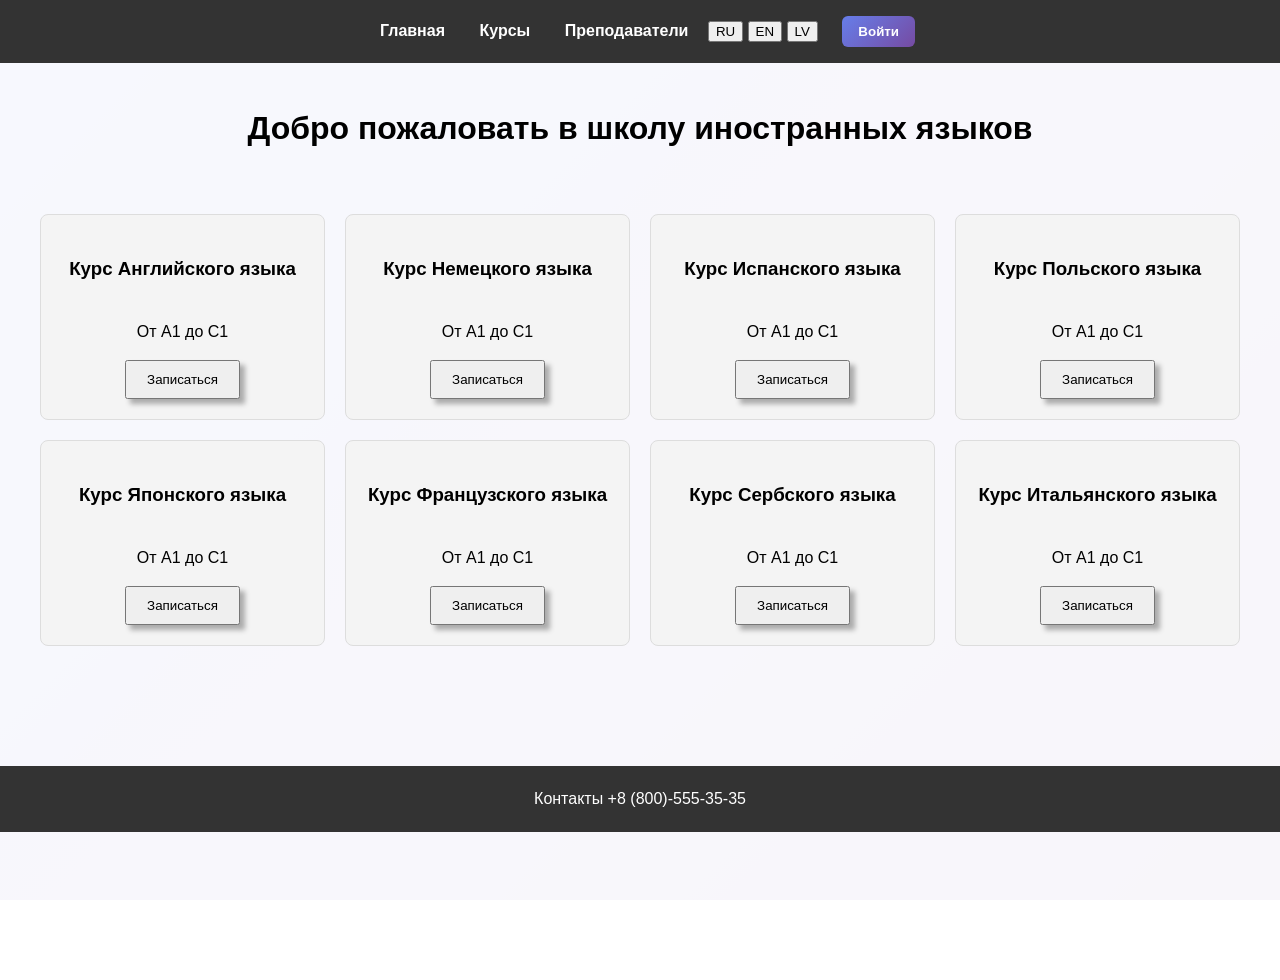
==== index.html @ 9cfb417b "Implement user authentication with JSON database and modal registration * Key features implemented: " ====
<!DOCTYPE html>
<html lang="ru">
<head>
    <meta charset="UTF-8">
    <title>Главная</title>
    <link rel="stylesheet" href="styles/style.css">
</head>
<body>
    <div class="page-content">
    <!-- подключение js с языками главной страницы -Бодя -->
    <script src="lang.js"></script>
    <header>   
            <a href="index.html" data-lang-key="main">Главная</a>
            <a href="courses.html" data-lang-key="courses">Курсы</a>
            <a href="teachers.html" data-lang-key="teach">Преподаватели</a>
            <button onclick="changeLanguage('ru')">RU</button>
            <button onclick="changeLanguage('en')">EN</button>
            <button onclick="changeLanguage('lv')">LV</button>
    </header>
    <!-- далее идёт добавление атрибута data-lang-key к каждому блоку и строке -Бодя -->
    <div>
        <h1 data-lang-key="title">Добро пожаловать в школу иностранных языков</h1>
    </div>
    <main>
        <div class="main-courses">  
            <div class="course">
                <h3 data-lang-key="eng">Курс Английского языка</h3>
                <p data-lang-key="level">От A1 до С1</p>
                <button class="course-button" data-lang-key="course_but">Записаться</button>
            </div>
            <div class="course">
                <h3 data-lang-key="ger">Курс Немецкого языка</h3>
                <p data-lang-key="level">От A1 до С1</p>
                <button class="course-button" data-lang-key="course_but">Записаться</button>
            </div>
            <div class="course">
                <h3 data-lang-key="spa">Курс Испанского языка</h3>
                <p data-lang-key="level">От A1 до С1</p>
                <button class="course-button" data-lang-key="course_but">Записаться</button>
            </div>
            <div class="course">
                <h3 data-lang-key="pol">Курс Польского языка</h3>
                <p data-lang-key="level">От A1 до С1</p>
                <button class="course-button" data-lang-key="course_but">Записаться</button>
            </div>
        </div>
        <div class="main-courses">
            <div class="course">
                <h3 data-lang-key="jap">Курс Японского языка</h3>
                <p data-lang-key="level">От A1 до С1</p>
                <button class="course-button" data-lang-key="course_but">Записаться</button>
            </div>
            <div class="course">
                <h3 data-lang-key="fra">Курс Французского языка</h3>
                <p data-lang-key="level">От A1 до С1</p>
                <button class="course-button" data-lang-key="course_but">Записаться</button>
            </div>
            <div class="course">
                <h3 data-lang-key="ser">Курс Сербского языка</h3>
                <p data-lang-key="level">От A1 до С1</p>
                <button class="course-button" data-lang-key="course_but">Записаться</button>
            </div>
            <div class="course">
                <h3 data-lang-key="ita">Курс Итальянского языка</h3>
                <p data-lang-key="level">От A1 до С1</p>
                <button class="course-button" data-lang-key="course_but">Записаться</button>
            </div>
        </div>
    </main>
    
    <footer data-lang-key="contact">
        Контакты +8 (800)-555-35-35
    </footer>
    </div>
    
    <!-- Модальное окно авторизации/регистрации -->
    <div id="authModal" class="modal-overlay" onclick="handleModalClick(event)">
        <div class="modal-window">
            <button class="modal-close" onclick="closeAuthModal()">&times;</button>
            <h2 id="modalTitle">Вход</h2>
            
            <!-- Форма входа -->
            <form id="loginForm" class="auth-form" onsubmit="handleLogin(event)">
                <input type="email" id="loginEmail" placeholder="Email" required>
                <input type="password" id="loginPassword" placeholder="Пароль" required>
                <button type="submit">Войти</button>
                <div id="errorMessage" class="error-message"></div>
                <div id="successMessage" class="success-message"></div>
            </form>
            
            <!-- Форма регистрации -->
            <form id="registerForm" class="auth-form" style="display: none;" onsubmit="handleRegister(event)">
                <input type="text" id="registerName" placeholder="Ваше имя" required>
                <input type="email" id="registerEmail" placeholder="Email" required>
                <input type="password" id="registerPassword" placeholder="Пароль (мин. 6 символов)" required>
                <input type="password" id="registerConfirmPassword" placeholder="Подтвердите пароль" required>
                <button type="submit">Зарегистрироваться</button>
                <div id="errorMessage" class="error-message"></div>
                <div id="successMessage" class="success-message"></div>
            </form>
            
            <!-- Информация о пользователе -->
            <div id="userInfo" class="user-info">
                <p><strong>Вы вошли как:</strong></p>
                <p id="userName"></p>
                <p id="userEmail" style="color: #666; font-size: 14px;"></p>
                <button class="logout-btn" onclick="handleLogout()">Выйти</button>
            </div>
            
            <!-- Переключатель между входом и регистрацией -->
            <div class="auth-toggle" id="authToggle">
                <span id="toggleText">Нет аккаунта?</span>
                <a id="toggleLink" onclick="showRegister()">Зарегистрироваться</a>
            </div>
        </div>
    </div>
    
    <!-- Подключение скриптов авторизации -->
    <script src="auth.js"></script>
    <script src="modal.js"></script>
</body>
</html>
---- styles/style.css ----
/* Базовые настройки */
body {
  font-family: "Segoe UI", Tahoma, Geneva, Verdana, sans-serif;
  margin: 0;
  line-height: 1.6;
  min-height: 100vh;
  background: linear-gradient(135deg, #667eea 0%, #764ba2 100%);
  background-attachment: fixed;
}

/* Контейнер для контента поверх градиента */
.page-content {
  background: rgba(255, 255, 255, 0.95);
  min-height: 100vh;
  padding-bottom: 80px;
}

/* Шапка */
header {
  background-color: #333;
  padding: 1rem;
  text-align: center;
}

header a {
  color: white;
  text-decoration: none;
  margin: 0 15px;
  font-weight: bold;
}

header a:hover {
  color: #ffcc00; /* Цвет при наведении */
}

/* Заголовок */
h1 {
  text-align: center;
  margin: 40px 0;
}

/* Сетка курсов */
main {
  max-width: 1200px;
  margin: 0 auto;
  padding: 20px;
}

.main-courses {
  display: grid;
  /* repeat(auto-fit...) — это круто, но добавим управление высотой строк */
  grid-template-columns: repeat(auto-fit, minmax(250px, 1fr)); 
  grid-auto-rows: 1fr; /* Это заставит все карточки в ряду быть одной высоты */
  gap: 20px;
  margin-bottom: 20px;
}

.course {
  background: #f4f4f4;
  border: 1px solid #ddd;
  border-radius: 8px;
  padding: 20px;
  text-align: center;
  transition: transform 0.2s;
  display: flex;
  flex-direction: column;
}

.course:hover {
  transform: translateY(-5px);
  box-shadow: 0 5px 15px rgba(0, 0, 0, 0.1);
}

/* класс кнопок смены языка(не используется) -Бодя*/

/* .langs {
  text-align: right;
} */

/* Футер */
footer {
  background: #333;
  color: white;
  text-align: center;
  padding: 20px;
  margin-top: 80px;
}

/* Контейнер для всех учителей */
.course-teachers {
  display: flex;
  flex-wrap: wrap; /* Чтобы карточки переносились на новую строку */
  justify-content: center;
  gap: 30px;
  padding: 20px;
}

/* Сама карточка */
.teacher {
  background: #fff;
  border: 1px solid #eee;
  border-radius: 12px;
  width: 280px;
  overflow: hidden; /* Чтобы скруглить углы у картинки внутри */
  box-shadow: 0 4px 6px rgba(0, 0, 0, 0.05);
  text-align: center;
  transition: 0.3s;
}

.teacher:hover {
  box-shadow: 0 10px 20px rgba(0, 0, 0, 0.1);
}

/* использовался такой атрибут для фотографии преподавателей -Бодя */
.teacher-photo img {
  width: 170px;
  height: 170px;
  margin-top: 20px;
  border-radius: 50%;
  object-fit: cover;
}

.teacher-info {
  padding: 15px;
}

.specialty {
  color: #007bff;
  font-weight: bold;
  margin: 5px 0;
}
/* описание преподавателя -Бодя */
.bio {
  margin-bottom: 10px;
  font-size: 11pt;
}

/* доп. информация(стаж) -Бодя */
.add-bio{
  color: #7c7c7c;
  font-size: 10pt;
  font-style: italic;
  margin-bottom: 20px;
}
.btn-contact {
  background-color: #333;
  color: white;
  border: none;
  padding: 10px 20px;
  border-radius: 5px;
  cursor: pointer;
  margin-top: 10px;
  background-color: #ffffff;
}

.btn-contact:hover {
  background-color: #555;
}

.course-button {
  margin-top: auto;
  align-self: center; 
  display: inline-block; 
  padding: 10px 20px;
  box-shadow: 5px 5px 5px rgba(0, 0, 0, 0.3);
}

.r-img-flag img{
  width: 250px;
  height: 250px;
  border-radius: 200px;
  object-fit: cover;
}

.l-img-flag img{
  width: 250px;
  height: 250px;
  border-radius: 200px;
  object-fit: cover;
}


.eng-para{
  font: italic normal bold 32px/1 "Roboto", sans-serif;
  text-align: right;
  padding-right: 40px;
  margin: 0;
}

.r-img-flag {
  display:flex;
  padding-left: 30px;
}

.l-img-flag {
  display: flex;
  justify-content: flex-end;
  padding-right: 30px;
}

.r-img-flag h5{
  padding: 0px 50px 0px 100px;
  text-align: right;
  
}

.l-img-flag h5{
  padding: 0px 100px 0px 50px;
  text-align: left;
}

.span-para{  
  font: italic normal bold 32px/1 "Roboto", sans-serif;
  text-align: left;
  padding-left: 40px;
  margin: 0;
}

.course-lang{
  padding: bottom 15px;
  padding-top: 15px;
  border-bottom: 1px solid #cdcdcd;
  transform: scale(1);
  transition: 0.5s;
}
/* модальное окно */
.modal-overlay {
  display: none;
  position: fixed;
  top: 0;
  left: 0;
  width: 100%;
  height: 100%;
  background: rgba(0, 0, 0, 0.6);
  z-index: 1000;
  justify-content: center;
  align-items: center;
}

.modal-overlay.active {
  display: flex;
}

.modal-window {
  background: white;
  padding: 40px;
  border-radius: 12px;
  box-shadow: 0 10px 30px rgba(0, 0, 0, 0.3);
  max-width: 400px;
  width: 90%;
  position: relative;
}

.modal-close {
  position: absolute;
  top: 15px;
  right: 15px;
  background: none;
  border: none;
  font-size: 24px;
  cursor: pointer;
  color: #666;
}

.modal-close:hover {
  color: #333;
}

.modal-window h2 {
  margin-top: 0;
  text-align: center;
  color: #333;
}

.auth-form {
  display: flex;
  flex-direction: column;
  gap: 15px;
}

.auth-form input {
  padding: 12px 15px;
  border: 1px solid #ddd;
  border-radius: 6px;
  font-size: 14px;
}

.auth-form input:focus {
  outline: none;
  border-color: #667eea;
  box-shadow: 0 0 0 2px rgba(102, 126, 234, 0.2);
}

.auth-form button {
  background: linear-gradient(135deg, #667eea 0%, #764ba2 100%);
  color: white;
  border: none;
  padding: 12px;
  border-radius: 6px;
  font-size: 16px;
  font-weight: bold;
  cursor: pointer;
  transition: transform 0.2s, box-shadow 0.2s;
}

.auth-form button:hover {
  transform: translateY(-2px);
  box-shadow: 0 5px 15px rgba(102, 126, 234, 0.4);
}

.auth-toggle {
  text-align: center;
  margin-top: 15px;
  color: #666;
}

.auth-toggle a {
  color: #667eea;
  text-decoration: none;
  font-weight: bold;
  cursor: pointer;
}

.auth-toggle a:hover {
  text-decoration: underline;
}

.user-info {
  display: none;
  text-align: center;
  padding: 20px;
}

.user-info.active {
  display: block;
}

.user-info p {
  margin: 10px 0;
  color: #333;
}

.logout-btn {
  background: #e74c3c;
  color: white;
  border: none;
  padding: 10px 20px;
  border-radius: 6px;
  cursor: pointer;
  margin-top: 10px;
}

.logout-btn:hover {
  background: #c0392b;
}

.error-message {
  color: #e74c3c;
  font-size: 13px;
  text-align: center;
  display: none;
}

.error-message.visible {
  display: block;
}

.success-message {
  color: #27ae60;
  font-size: 13px;
  text-align: center;
  display: none;
}

.course-lang:hover{
  border-bottom: 1px solid white;
  transform: scale(0.97);
}
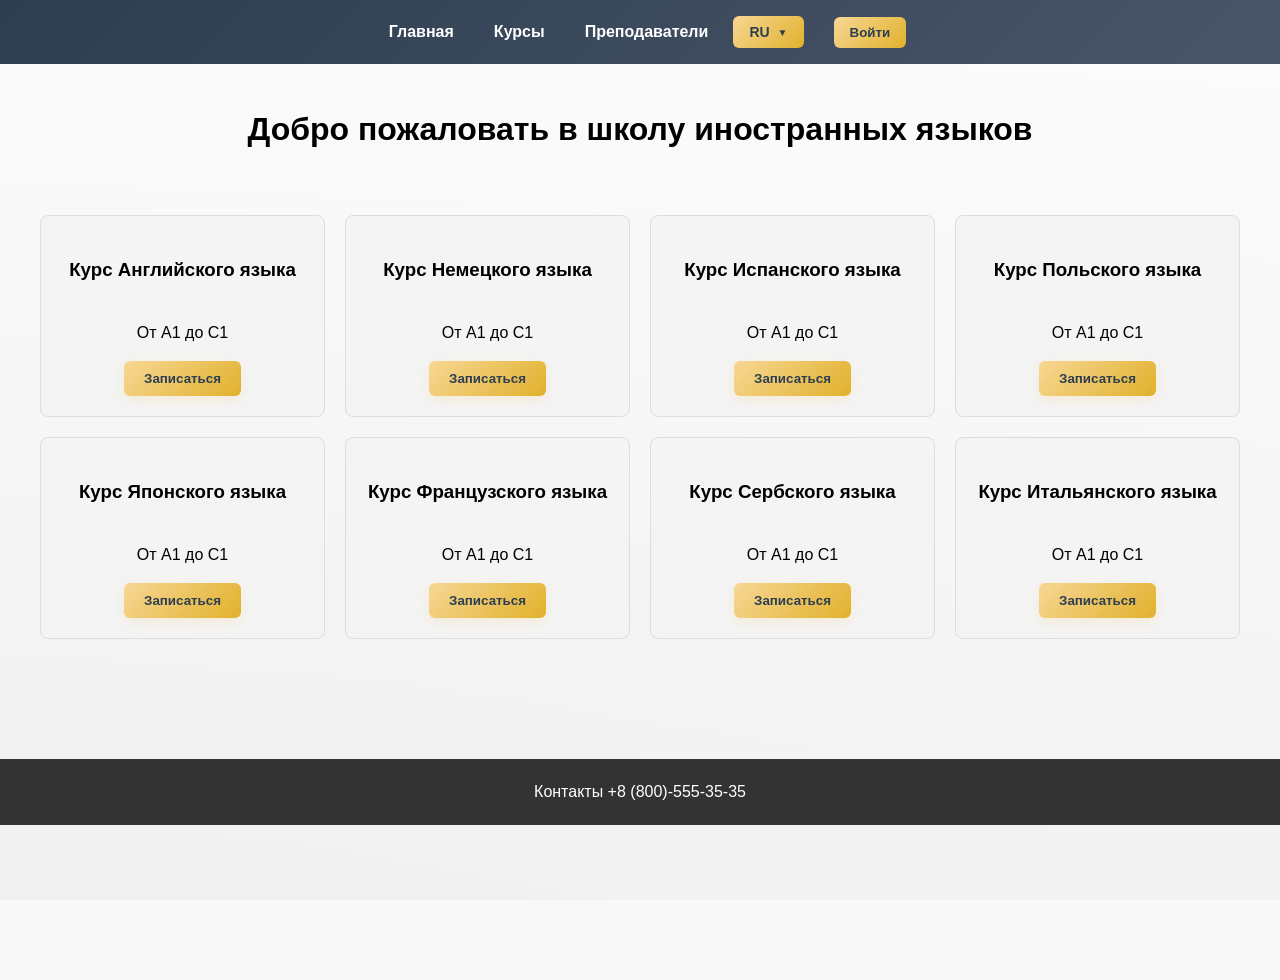
==== commit e72fe338: "update branch" ====
--- a/index.html
+++ b/index.html
@@ -13,9 +13,18 @@
             <a href="index.html" data-lang-key="main">Главная</a>
             <a href="courses.html" data-lang-key="courses">Курсы</a>
             <a href="teachers.html" data-lang-key="teach">Преподаватели</a>
-            <button onclick="changeLanguage('ru')">RU</button>
-            <button onclick="changeLanguage('en')">EN</button>
-            <button onclick="changeLanguage('lv')">LV</button>
+            
+            <!-- Выпадающий список языков -->
+            <div class="lang-dropdown" id="langDropdown">
+                <button class="lang-dropdown-btn" onclick="toggleLangDropdown()">
+                    <span id="currentLang">RU</span>
+                </button>
+                <div class="lang-dropdown-menu">
+                    <button onclick="changeLanguage('ru')" class="lang-option active" data-lang="ru">Русский</button>
+                    <button onclick="changeLanguage('en')" class="lang-option" data-lang="en">English</button>
+                    <button onclick="changeLanguage('lv')" class="lang-option" data-lang="lv">Latviešu</button>
+                </div>
+            </div>
     </header>
     <!-- далее идёт добавление атрибута data-lang-key к каждому блоку и строке -Бодя -->
     <div>
--- a/styles/style.css
+++ b/styles/style.css
@@ -4,22 +4,28 @@
   margin: 0;
   line-height: 1.6;
   min-height: 100vh;
-  background: linear-gradient(135deg, #667eea 0%, #764ba2 100%);
+  background: linear-gradient(135deg, #2c3e50 0%, #4a5568 50%, #718096 100%);
   background-attachment: fixed;
+  background-size: cover;
 }
 
 /* Контейнер для контента поверх градиента */
 .page-content {
-  background: rgba(255, 255, 255, 0.95);
+  background: linear-gradient(to bottom, rgba(255, 255, 255, 0.98) 0%, rgba(248, 248, 248, 0.95) 100%);
   min-height: 100vh;
   padding-bottom: 80px;
 }
 
 /* Шапка */
 header {
-  background-color: #333;
+  background: linear-gradient(135deg, #2c3e50 0%, #4a5568 100%);
   padding: 1rem;
   text-align: center;
+  display: flex;
+  justify-content: center;
+  align-items: center;
+  flex-wrap: wrap;
+  gap: 10px;
 }
 
 header a {
@@ -27,10 +33,111 @@
   text-decoration: none;
   margin: 0 15px;
   font-weight: bold;
+  transition: color 0.3s ease;
 }
 
 header a:hover {
-  color: #ffcc00; /* Цвет при наведении */
+  color: #f7d794; /* Золотисто-желтый цвет при наведении */
+}
+
+/* Контейнер для языкового селектора */
+.lang-selector-container {
+  position: relative;
+  margin-left: 20px;
+}
+
+/* Стиль для выпадающего списка языков */
+.lang-dropdown {
+  position: relative;
+  display: inline-block;
+}
+
+.lang-dropdown-btn {
+  background: linear-gradient(135deg, #f7d794 0%, #e1b12c 100%);
+  color: #2c3e50;
+  border: none;
+  padding: 8px 16px;
+  border-radius: 6px;
+  cursor: pointer;
+  font-weight: bold;
+  font-size: 14px;
+  transition: all 0.3s ease;
+  display: flex;
+  align-items: center;
+  gap: 8px;
+}
+
+.lang-dropdown-btn:hover {
+  background: linear-gradient(135deg, #e1b12c 0%, #f7d794 100%);
+  transform: translateY(-2px);
+  box-shadow: 0 4px 12px rgba(247, 215, 148, 0.4);
+}
+
+.lang-dropdown-btn::after {
+  content: '▼';
+  font-size: 10px;
+  transition: transform 0.3s ease;
+}
+
+.lang-dropdown.active .lang-dropdown-btn::after {
+  transform: rotate(180deg);
+}
+
+.lang-dropdown-menu {
+  display: none;
+  position: absolute;
+  top: 100%;
+  right: 0;
+  background: white;
+  min-width: 120px;
+  box-shadow: 0 8px 20px rgba(0, 0, 0, 0.2);
+  border-radius: 8px;
+  overflow: hidden;
+  z-index: 100;
+  margin-top: 5px;
+}
+
+.lang-dropdown.active .lang-dropdown-menu {
+  display: block;
+  animation: slideDown 0.3s ease;
+}
+
+@keyframes slideDown {
+  from {
+    opacity: 0;
+    transform: translateY(-10px);
+  }
+  to {
+    opacity: 1;
+    transform: translateY(0);
+  }
+}
+
+.lang-dropdown-menu button {
+  display: block;
+  width: 100%;
+  padding: 12px 16px;
+  background: none;
+  border: none;
+  text-align: left;
+  cursor: pointer;
+  font-size: 14px;
+  color: #2c3e50;
+  transition: background 0.2s ease;
+  border-bottom: 1px solid #f0f0f0;
+}
+
+.lang-dropdown-menu button:last-child {
+  border-bottom: none;
+}
+
+.lang-dropdown-menu button:hover {
+  background: linear-gradient(135deg, #f7d794 0%, #ffeaa7 100%);
+}
+
+.lang-dropdown-menu button.active {
+  background: linear-gradient(135deg, #2c3e50 0%, #4a5568 100%);
+  color: white;
 }
 
 /* Заголовок */
@@ -162,7 +269,20 @@
   align-self: center; 
   display: inline-block; 
   padding: 10px 20px;
-  box-shadow: 5px 5px 5px rgba(0, 0, 0, 0.3);
+  background: linear-gradient(135deg, #f7d794 0%, #e1b12c 100%);
+  color: #2c3e50;
+  border: none;
+  border-radius: 6px;
+  font-weight: bold;
+  cursor: pointer;
+  box-shadow: 0 4px 12px rgba(247, 215, 148, 0.3);
+  transition: all 0.3s ease;
+}
+
+.course-button:hover {
+  background: linear-gradient(135deg, #e1b12c 0%, #f7d794 100%);
+  transform: translateY(-2px);
+  box-shadow: 0 6px 16px rgba(247, 215, 148, 0.5);
 }
 
 .r-img-flag img{
@@ -287,12 +407,12 @@
 
 .auth-form input:focus {
   outline: none;
-  border-color: #667eea;
-  box-shadow: 0 0 0 2px rgba(102, 126, 234, 0.2);
+  border-color: #2c3e50;
+  box-shadow: 0 0 0 2px rgba(44, 62, 80, 0.2);
 }
 
 .auth-form button {
-  background: linear-gradient(135deg, #667eea 0%, #764ba2 100%);
+  background: linear-gradient(135deg, #2c3e50 0%, #4a5568 100%);
   color: white;
   border: none;
   padding: 12px;
@@ -305,7 +425,7 @@
 
 .auth-form button:hover {
   transform: translateY(-2px);
-  box-shadow: 0 5px 15px rgba(102, 126, 234, 0.4);
+  box-shadow: 0 5px 15px rgba(44, 62, 80, 0.4);
 }
 
 .auth-toggle {
@@ -315,7 +435,7 @@
 }
 
 .auth-toggle a {
-  color: #667eea;
+  color: #2c3e50;
   text-decoration: none;
   font-weight: bold;
   cursor: pointer;
@@ -323,6 +443,7 @@
 
 .auth-toggle a:hover {
   text-decoration: underline;
+  color: #e1b12c;
 }
 
 .user-info {
@@ -352,6 +473,25 @@
 
 .logout-btn:hover {
   background: #c0392b;
+}
+
+/* Кнопка авторизации в шапке */
+#headerAuthBtn {
+  margin-left: 20px;
+  padding: 8px 16px;
+  background: linear-gradient(135deg, #f7d794 0%, #e1b12c 100%);
+  color: #2c3e50;
+  border: none;
+  border-radius: 6px;
+  cursor: pointer;
+  font-weight: bold;
+  transition: all 0.3s ease;
+}
+
+#headerAuthBtn:hover {
+  background: linear-gradient(135deg, #e1b12c 0%, #f7d794 100%);
+  transform: translateY(-2px);
+  box-shadow: 0 4px 12px rgba(247, 215, 148, 0.4);
 }
 
 .error-message {
